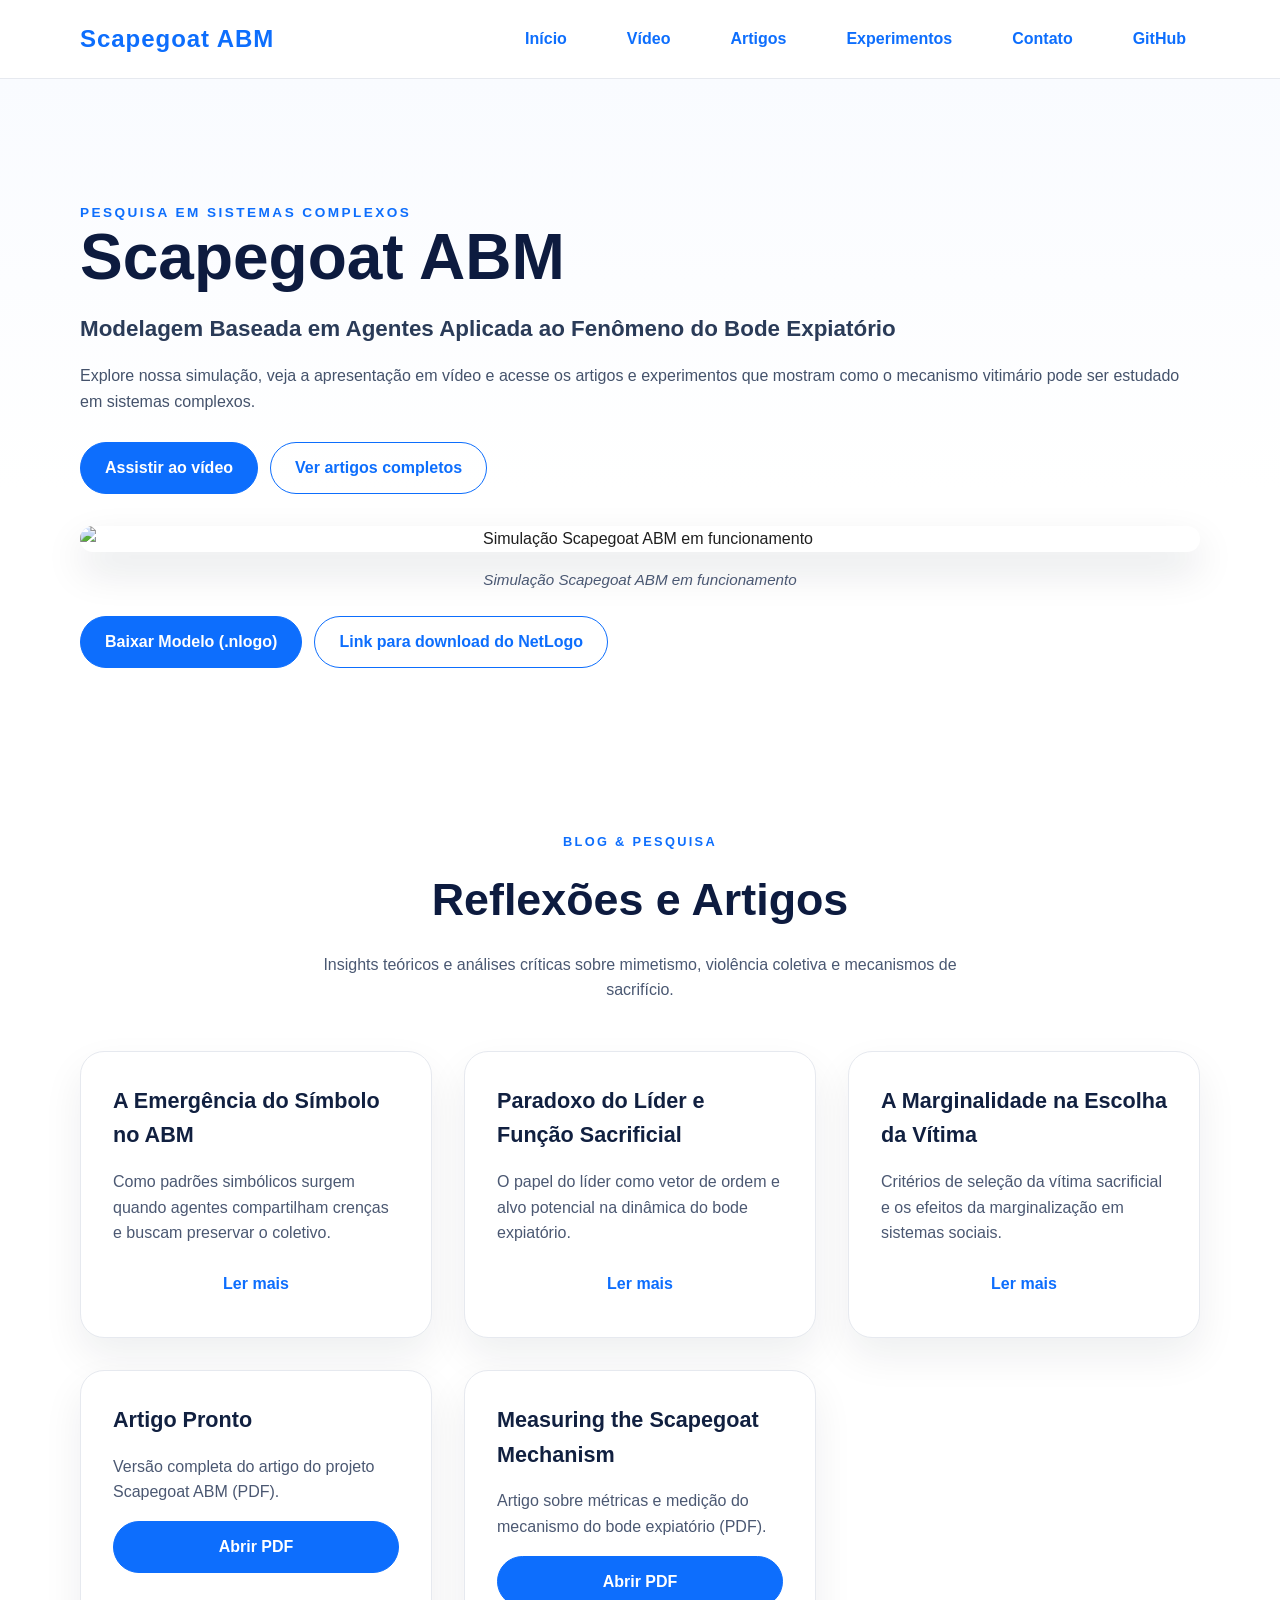
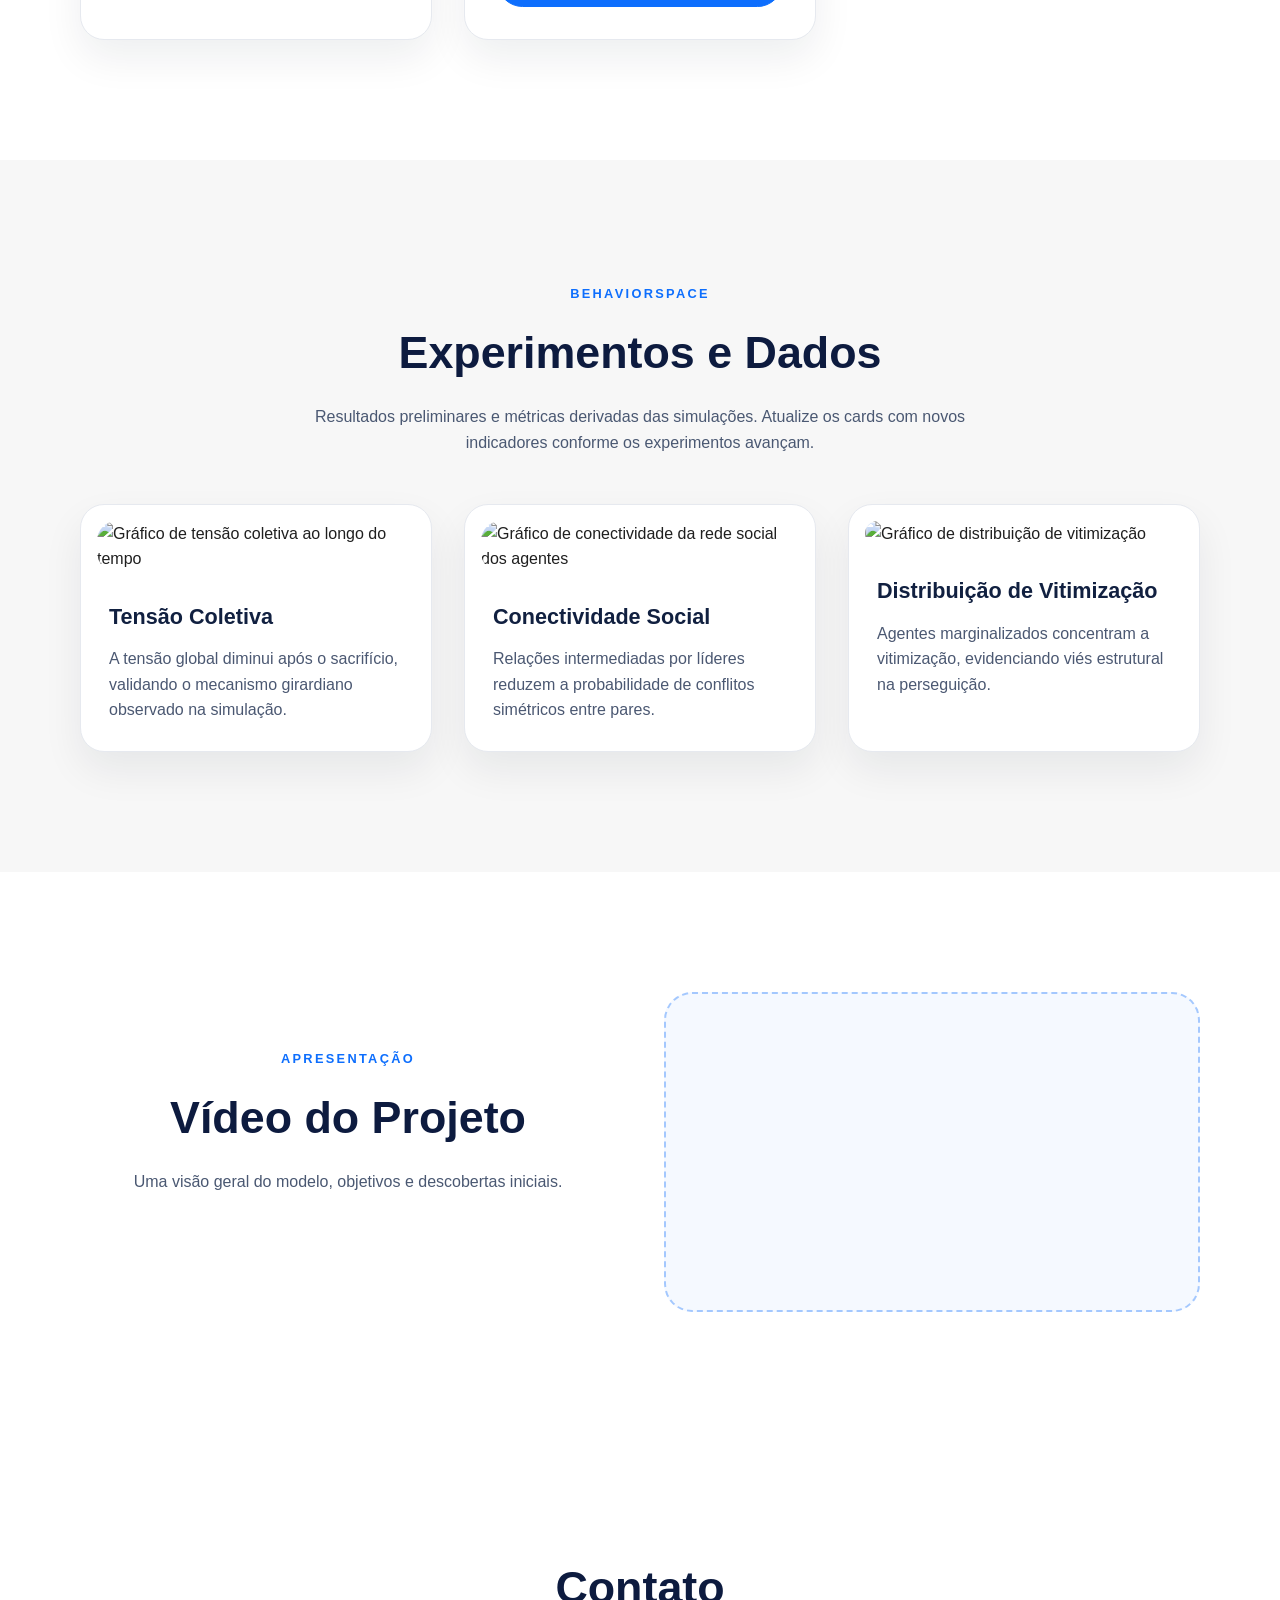
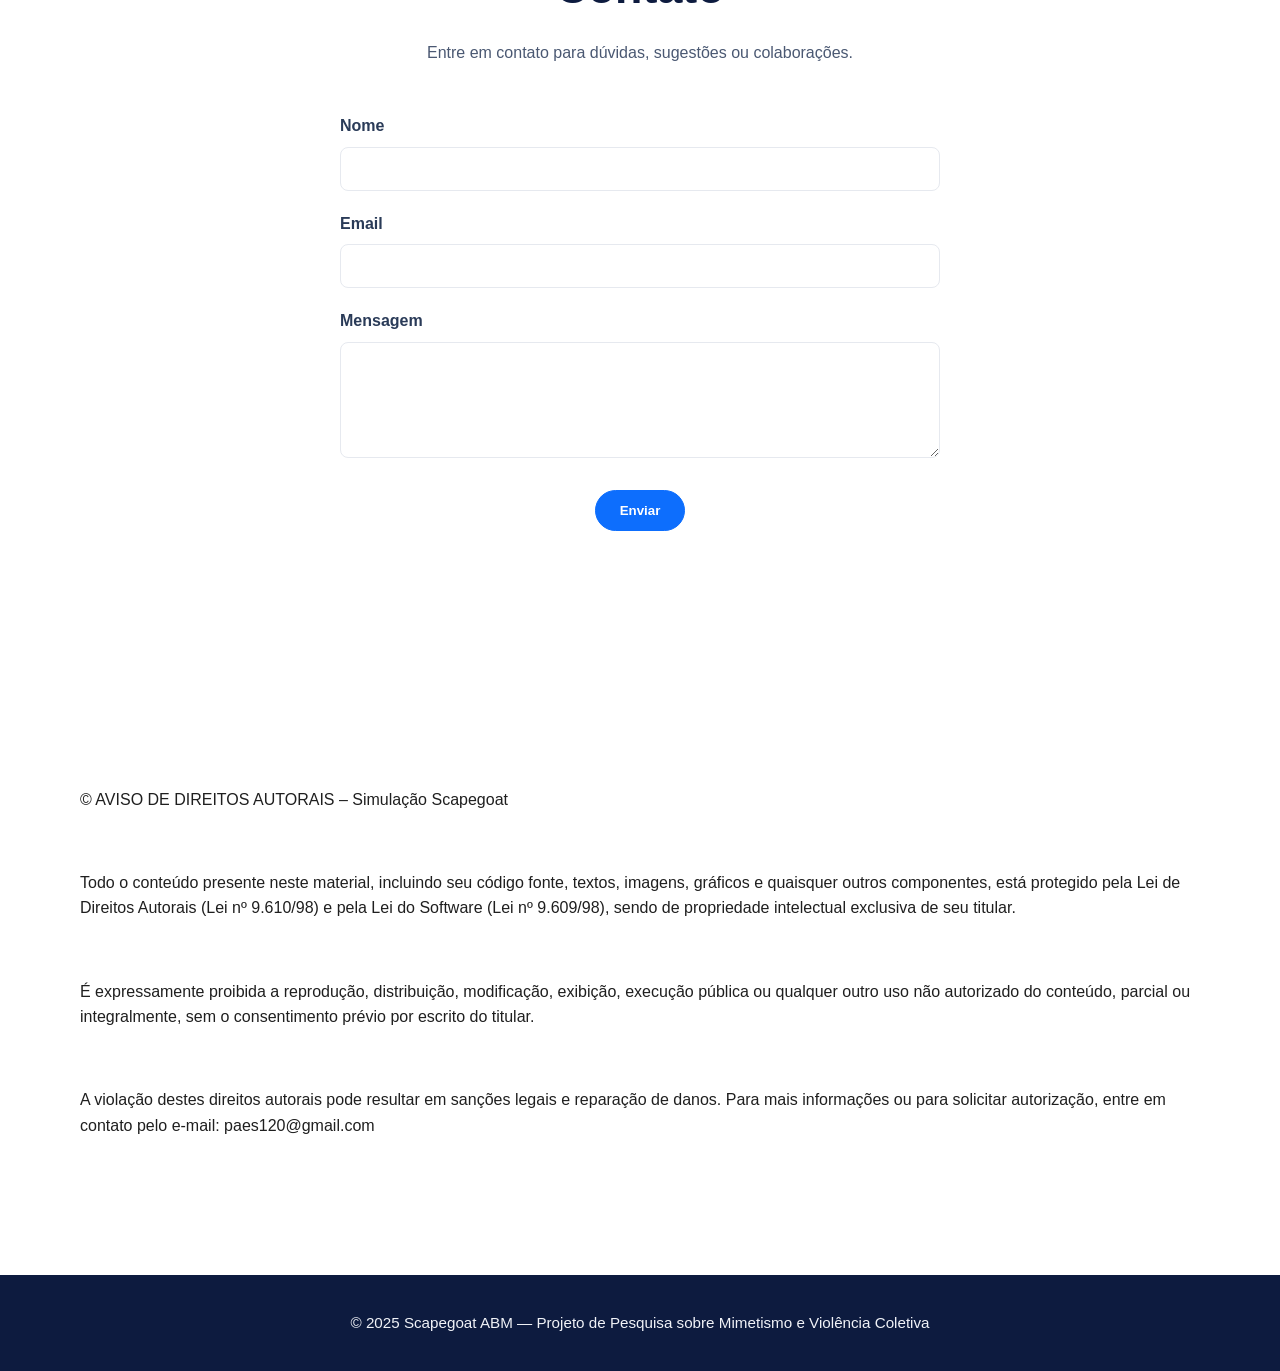
==== index.html @ 9fb177aa "Publish site" ====
<!DOCTYPE html>
<html lang="pt-BR">
<head>
  <meta charset="UTF-8">
  <meta name="viewport" content="width=device-width, initial-scale=1.0">
  <title>Scapegoat ABM</title>
  <link rel="stylesheet" href="styles.css">
</head>
<body>
  <header class="site-header">
    <div class="container">
      <div class="logo">Scapegoat ABM</div>
      <nav class="main-nav" aria-label="Navegação principal">
        <a href="#hero">Início</a>
        <a href="#video">Vídeo</a>
        <a href="#blog">Artigos</a>
        <a href="#experimentos">Experimentos</a>
        <a href="#contato">Contato</a>
        <a href="https://github.com/carlospaes120/scapegoat/issues" target="_blank">GitHub</a>
      </nav>
    </div>
  </header>

  <main>
    <section class="hero" id="hero">
      <div class="container hero-grid">
        <div class="hero-content">
          <span class="tagline">Pesquisa em sistemas complexos</span>
          <h1>Scapegoat ABM</h1>
          <p class="hero-subtitle">Modelagem Baseada em Agentes Aplicada ao Fenômeno do Bode Expiatório</p>
          <p class="hero-description">
            Explore nossa simulação, veja a apresentação em vídeo e acesse os artigos e experimentos
            que mostram como o mecanismo vitimário pode ser estudado em sistemas complexos.
          </p>
          <div class="hero-actions">
            <a class="btn btn-primary" href="#video">Assistir ao vídeo</a>
            <a class="btn btn-outline" href="artigos.html">Ver artigos completos</a>
          </div>
          <figure class="simulation-figure">
            <img src="assets/img/simulacao.png" alt="Simulação Scapegoat ABM em funcionamento">
            <figcaption>Simulação Scapegoat ABM em funcionamento</figcaption>
          </figure>
          <div class="hero-actions" style="margin-top: 24px;">
            <a class="btn btn-primary" href="https://www.comses.net/codebases/44d0678d-1412-40d9-8a02-a857a5f1d81d/releases/1.0.1/" target="_blank">Baixar Modelo (.nlogo)</a>
            <a class="btn btn-outline" href="https://ccl.northwestern.edu/netlogo/" target="_blank">Link para download do NetLogo</a>
          </div>
        </div>
      </div>
    </section>

    <section class="section" id="blog">
      <div class="container">
        <header class="section-header">
          <span class="section-kicker">Blog &amp; Pesquisa</span>
          <h2>Reflexões e Artigos</h2>
          <p>Insights teóricos e análises críticas sobre mimetismo, violência coletiva e mecanismos de sacrifício.</p>
        </header>
        <div class="card-grid">
          <article class="card">
            <h3>A Emergência do Símbolo no ABM</h3>
            <p>Como padrões simbólicos surgem quando agentes compartilham crenças e buscam preservar o coletivo.</p>
            <!-- // inserir novo texto do blog aqui -->
            <a class="btn btn-text" href="artigos.html#artigo-1">Ler mais</a>
          </article>
          <article class="card">
            <h3>Paradoxo do Líder e Função Sacrificial</h3>
            <p>O papel do líder como vetor de ordem e alvo potencial na dinâmica do bode expiatório.</p>
            <!-- // inserir novo texto do blog aqui -->
            <a class="btn btn-text" href="artigos.html#artigo-2">Ler mais</a>
          </article>
          <article class="card">
            <h3>A Marginalidade na Escolha da Vítima</h3>
            <p>Critérios de seleção da vítima sacrificial e os efeitos da marginalização em sistemas sociais.</p>
            <!-- // inserir novo texto do blog aqui -->
            <a class="btn btn-text" href="artigos.html#artigo-3">Ler mais</a>
          </article>
          <article class="card">
            <h3>Artigo Pronto</h3>
            <p>Versão completa do artigo do projeto Scapegoat ABM (PDF).</p>
            <a class="btn btn-primary" href="assets/pdf/artigo-pronto.pdf" target="_blank" rel="noopener">Abrir PDF</a>
          </article>
          <article class="card">
            <h3>Measuring the Scapegoat Mechanism</h3>
            <p>Artigo sobre métricas e medição do mecanismo do bode expiatório (PDF).</p>
            <a class="btn btn-primary" href="assets/pdf/measuring-the-scapegoat-mechanism2.pdf" target="_blank" rel="noopener">Abrir PDF</a>
          </article>
        </div>
      </div>
    </section>

    <section class="section section-muted" id="experimentos">
      <div class="container">
        <header class="section-header">
          <span class="section-kicker">BehaviorSpace</span>
          <h2>Experimentos e Dados</h2>
          <p>
            Resultados preliminares e métricas derivadas das simulações. Atualize os cards com novos indicadores conforme
            os experimentos avançam.
          </p>
        </header>
        <div class="card-grid experiments-grid">
          <article class="card card-media">
            <figure>
              <img src="img/grafico1.jpg" alt="Gráfico de tensão coletiva ao longo do tempo">
            </figure>
            <div class="card-body">
              <h3>Tensão Coletiva</h3>
              <p>A tensão global diminui após o sacrifício, validando o mecanismo girardiano observado na simulação.</p>
              <!-- // inserir gráfico do BehaviorSpace aqui -->
            </div>
          </article>
          <article class="card card-media">
            <figure>
              <img src="img/grafico2.jpg" alt="Gráfico de conectividade da rede social dos agentes">
            </figure>
            <div class="card-body">
              <h3>Conectividade Social</h3>
              <p>Relações intermediadas por líderes reduzem a probabilidade de conflitos simétricos entre pares.</p>
              <!-- // inserir gráfico do BehaviorSpace aqui -->
            </div>
          </article>
          <article class="card card-media">
            <figure>
              <img src="img/grafico3.jpg" alt="Gráfico de distribuição de vitimização">
            </figure>
            <div class="card-body">
              <h3>Distribuição de Vitimização</h3>
              <p>Agentes marginalizados concentram a vitimização, evidenciando viés estrutural na perseguição.</p>
              <!-- // inserir gráfico do BehaviorSpace aqui -->
            </div>
          </article>
        </div>
      </div>
    </section>

    <section class="section" id="video">
      <div class="container video-section">
        <div class="video-content">
          <header class="section-header">
            <span class="section-kicker">Apresentação</span>
            <h2>Vídeo do Projeto</h2>
            <p>Uma visão geral do modelo, objetivos e descobertas iniciais.</p>
          </header>
        </div>
        <div class="video-placeholder" role="presentation">
          <iframe
            src="https://www.youtube.com/embed/Yu8EOIO4uGk?rel=0&modestbranding=1"
            title="Video"
            frameborder="0"
            allow="accelerometer; clipboard-write; encrypted-media; gyroscope; picture-in-picture"
            allowfullscreen
            style="width: 100%; height: 100%;">
          </iframe>
        </div>
      </div>
    </section>

    <section class="section" id="contato">
      <div class="container">
        <header class="section-header">
          <h2>Contato</h2>
          <p>Entre em contato para dúvidas, sugestões ou colaborações.</p>
        </header>
        <form action="mailto:paes120@gmail.com" method="post" enctype="text/plain" style="max-width: 600px; margin: 0 auto;">
          <div style="margin-bottom: 20px;">
            <label for="nome" style="display: block; margin-bottom: 8px; font-weight: 600; color: #2a3b58;">Nome</label>
            <input type="text" id="nome" name="nome" required style="width: 100%; padding: 12px; border: 1px solid #e6e9ef; border-radius: 8px; font-size: 1rem; font-family: inherit;">
          </div>
          <div style="margin-bottom: 20px;">
            <label for="email" style="display: block; margin-bottom: 8px; font-weight: 600; color: #2a3b58;">Email</label>
            <input type="email" id="email" name="email" required style="width: 100%; padding: 12px; border: 1px solid #e6e9ef; border-radius: 8px; font-size: 1rem; font-family: inherit;">
          </div>
          <div style="margin-bottom: 24px;">
            <label for="mensagem" style="display: block; margin-bottom: 8px; font-weight: 600; color: #2a3b58;">Mensagem</label>
            <textarea id="mensagem" name="mensagem" rows="5" required style="width: 100%; padding: 12px; border: 1px solid #e6e9ef; border-radius: 8px; font-size: 1rem; font-family: inherit; resize: vertical;"></textarea>
          </div>
          <div style="text-align: center;">
            <button type="submit" class="btn btn-primary">Enviar</button>
          </div>
        </form>
      </div>
    </section>
  </main>

  <section class="section">
    <div class="container">
      <p>© AVISO DE DIREITOS AUTORAIS – Simulação Scapegoat</p>
      <p>&nbsp;</p>
      <p>Todo o conteúdo presente neste material, incluindo seu código fonte, textos, imagens, gráficos e quaisquer outros componentes, está protegido pela Lei de Direitos Autorais (Lei nº 9.610/98) e pela Lei do Software (Lei nº 9.609/98), sendo de propriedade intelectual exclusiva de seu titular.</p>
      <p>&nbsp;</p>
      <p>É expressamente proibida a reprodução, distribuição, modificação, exibição, execução pública ou qualquer outro uso não autorizado do conteúdo, parcial ou integralmente, sem o consentimento prévio por escrito do titular.</p>
      <p>&nbsp;</p>
      <p>A violação destes direitos autorais pode resultar em sanções legais e reparação de danos. Para mais informações ou para solicitar autorização, entre em contato pelo e-mail: paes120@gmail.com</p>
    </div>
  </section>

  <footer class="site-footer">
    <div class="container">
      <p>© 2025 Scapegoat ABM — Projeto de Pesquisa sobre Mimetismo e Violência Coletiva</p>
    </div>
  </footer>

  <script>
    document.addEventListener('DOMContentLoaded', function () {
      // // inserir gráfico do BehaviorSpace aqui
      // Futuro: inicializar gráficos interativos com Chart.js ou bibliotecas equivalentes.
    });
  </script>
</body>
</html>
---- styles.css ----
*,
*::before,
*::after {
  box-sizing: border-box;
}

html {
  scroll-behavior: smooth;
}

body {
  margin: 0;
  font-family: Arial, Helvetica, sans-serif;
  background-color: #ffffff;
  color: #1f1f1f;
  line-height: 1.6;
}

a {
  color: #0d6efd;
  text-decoration: none;
  transition: color 0.2s ease;
}

a:hover {
  color: #0a52c6;
}

img {
  max-width: 100%;
  display: block;
}

.container {
  width: min(1120px, 92%);
  margin: 0 auto;
}

.site-header {
  position: sticky;
  top: 0;
  z-index: 10;
  background: rgba(255, 255, 255, 0.9);
  backdrop-filter: blur(8px);
  border-bottom: 1px solid #e6e9ef;
}

.site-header .container {
  display: flex;
  align-items: center;
  justify-content: space-between;
  padding: 18px 0;
}

.logo {
  font-size: 1.5rem;
  font-weight: 700;
  letter-spacing: 0.04em;
  color: #0d6efd;
}

.main-nav {
  display: flex;
  gap: clamp(12px, 3vw, 32px);
  font-weight: 600;
}

.main-nav a {
  padding: 8px 14px;
  border-radius: 999px;
  transition: background-color 0.2s ease, color 0.2s ease, transform 0.2s ease;
}

.main-nav a:hover {
  background-color: #0d6efd;
  color: #ffffff;
  transform: translateY(-1px);
}

.hero {
  background: linear-gradient(180deg, #f9fbff 0%, #ffffff 65%);
  padding: clamp(64px, 12vw, 120px) 0 40px;
}

.hero-grid {
  display: grid;
  grid-template-columns: repeat(auto-fit, minmax(280px, 1fr));
  gap: clamp(32px, 6vw, 64px);
  align-items: center;
}

.hero-content h1 {
  margin: 0;
  font-size: clamp(2.8rem, 6vw, 4rem);
  line-height: 1.05;
  color: #0d1b3f;
}

.tagline {
  text-transform: uppercase;
  font-weight: 700;
  letter-spacing: 0.18em;
  font-size: 0.85rem;
  color: #0d6efd;
}

.hero-subtitle {
  font-size: clamp(1.1rem, 2.4vw, 1.4rem);
  font-weight: 600;
  color: #2a3b58;
  margin: 20px 0 12px;
}

.hero-description {
  margin-bottom: 28px;
  color: #44526b;
}

.hero-actions {
  display: flex;
  flex-wrap: wrap;
  gap: 12px;
}

.btn {
  display: inline-flex;
  align-items: center;
  justify-content: center;
  gap: 8px;
  padding: 12px 24px;
  border-radius: 999px;
  font-weight: 600;
  border: 1px solid transparent;
  transition: transform 0.2s ease, box-shadow 0.2s ease, background-color 0.2s ease, color 0.2s ease;
}

.btn:hover {
  transform: translateY(-2px);
  box-shadow: 0 12px 24px rgba(13, 110, 253, 0.22);
}

.btn-primary {
  background-color: #0d6efd;
  color: #ffffff;
  border-color: #0d6efd;
}

.btn-primary:hover {
  background-color: #0a52c6;
}

.btn-outline {
  background-color: transparent;
  color: #0d6efd;
  border-color: #0d6efd;
}

.btn-outline:hover {
  background-color: rgba(13, 110, 253, 0.1);
}

.btn-text {
  padding: 8px 0;
  color: #0d6efd;
  font-weight: 600;
}

.btn-text:hover {
  color: #0a52c6;
  transform: none;
  box-shadow: none;
}

.hero-figure {
  margin: clamp(32px, 6vw, 48px) auto 0;
  border-radius: 28px;
  overflow: hidden;
  width: min(960px, 92%);
  box-shadow: 0 24px 48px rgba(13, 27, 63, 0.18);
}

.section {
  padding: clamp(72px, 12vw, 120px) 0;
}

.section-muted {
  background-color: #f7f7f7;
}

.section-header {
  max-width: 680px;
  margin: 0 auto 48px;
  text-align: center;
}

.section-kicker {
  display: inline-block;
  text-transform: uppercase;
  letter-spacing: 0.18em;
  font-size: 0.8rem;
  font-weight: 700;
  color: #0d6efd;
  margin-bottom: 12px;
}

.section-header h2 {
  margin: 0 0 16px;
  font-size: clamp(2rem, 4vw, 2.8rem);
  color: #0d1b3f;
}

.section-header p {
  color: #4a5872;
}

.card-grid {
  display: grid;
  gap: clamp(20px, 4vw, 32px);
  grid-template-columns: repeat(auto-fit, minmax(260px, 1fr));
}

.card {
  background: #ffffff;
  border-radius: 24px;
  padding: clamp(24px, 3vw, 32px);
  box-shadow: 0 18px 40px rgba(15, 23, 42, 0.07);
  display: flex;
  flex-direction: column;
  gap: 16px;
  border: 1px solid #e6e9ef;
}

.card h3 {
  margin: 0;
  font-size: 1.35rem;
  color: #112040;
}

.card p {
  margin: 0;
  color: #4b5872;
}

.card-media figure {
  margin: -12px -12px 12px;
  border-radius: 20px;
  overflow: hidden;
}

.card-body {
  display: flex;
  flex-direction: column;
  gap: 12px;
}

.experiments-grid .card {
  padding: clamp(20px, 2.6vw, 28px);
}

.video-section {
  display: grid;
  grid-template-columns: repeat(auto-fit, minmax(280px, 1fr));
  gap: clamp(32px, 5vw, 48px);
  align-items: center;
}

.video-content {
  display: flex;
  flex-direction: column;
  gap: 24px;
  align-items: flex-start;
}

.video-placeholder {
  border-radius: 28px;
  border: 2px dashed rgba(13, 110, 253, 0.35);
  min-height: clamp(220px, 32vw, 320px);
  display: flex;
  align-items: center;
  justify-content: center;
  color: #6b7b97;
  background: rgba(13, 110, 253, 0.04);
}

.site-footer {
  background-color: #0d1b3f;
  color: #f1f3f8;
  padding: 36px 0;
}

.site-footer p {
  margin: 0;
  text-align: center;
  font-size: 0.95rem;
}

@media (max-width: 768px) {
  .site-header .container {
    flex-direction: column;
    gap: 12px;
  }

  .main-nav {
    flex-wrap: wrap;
    justify-content: center;
  }

  .hero-actions {
    width: 100%;
  }

  .btn {
    width: 100%;
  }
}

.simulacao-preview {
  display: block;
  margin: 0 auto;
}

.simulation-figure {
  margin: 32px auto 0;
  max-width: 100%;
  text-align: center;
}

.simulation-figure img {
  max-width: 100%;
  height: auto;
  border-radius: 24px;
  box-shadow: 0 18px 40px rgba(15, 23, 42, 0.12);
  margin: 0 auto;
}

.simulation-figure figcaption {
  margin-top: 16px;
  font-size: 0.95rem;
  color: #4a5872;
  font-style: italic;
}

@media (prefers-reduced-motion: reduce) {
  * {
    animation-duration: 0.01ms !important;
    animation-iteration-count: 1 !important;
    transition-duration: 0.01ms !important;
    scroll-behavior: auto !important;
  }
}
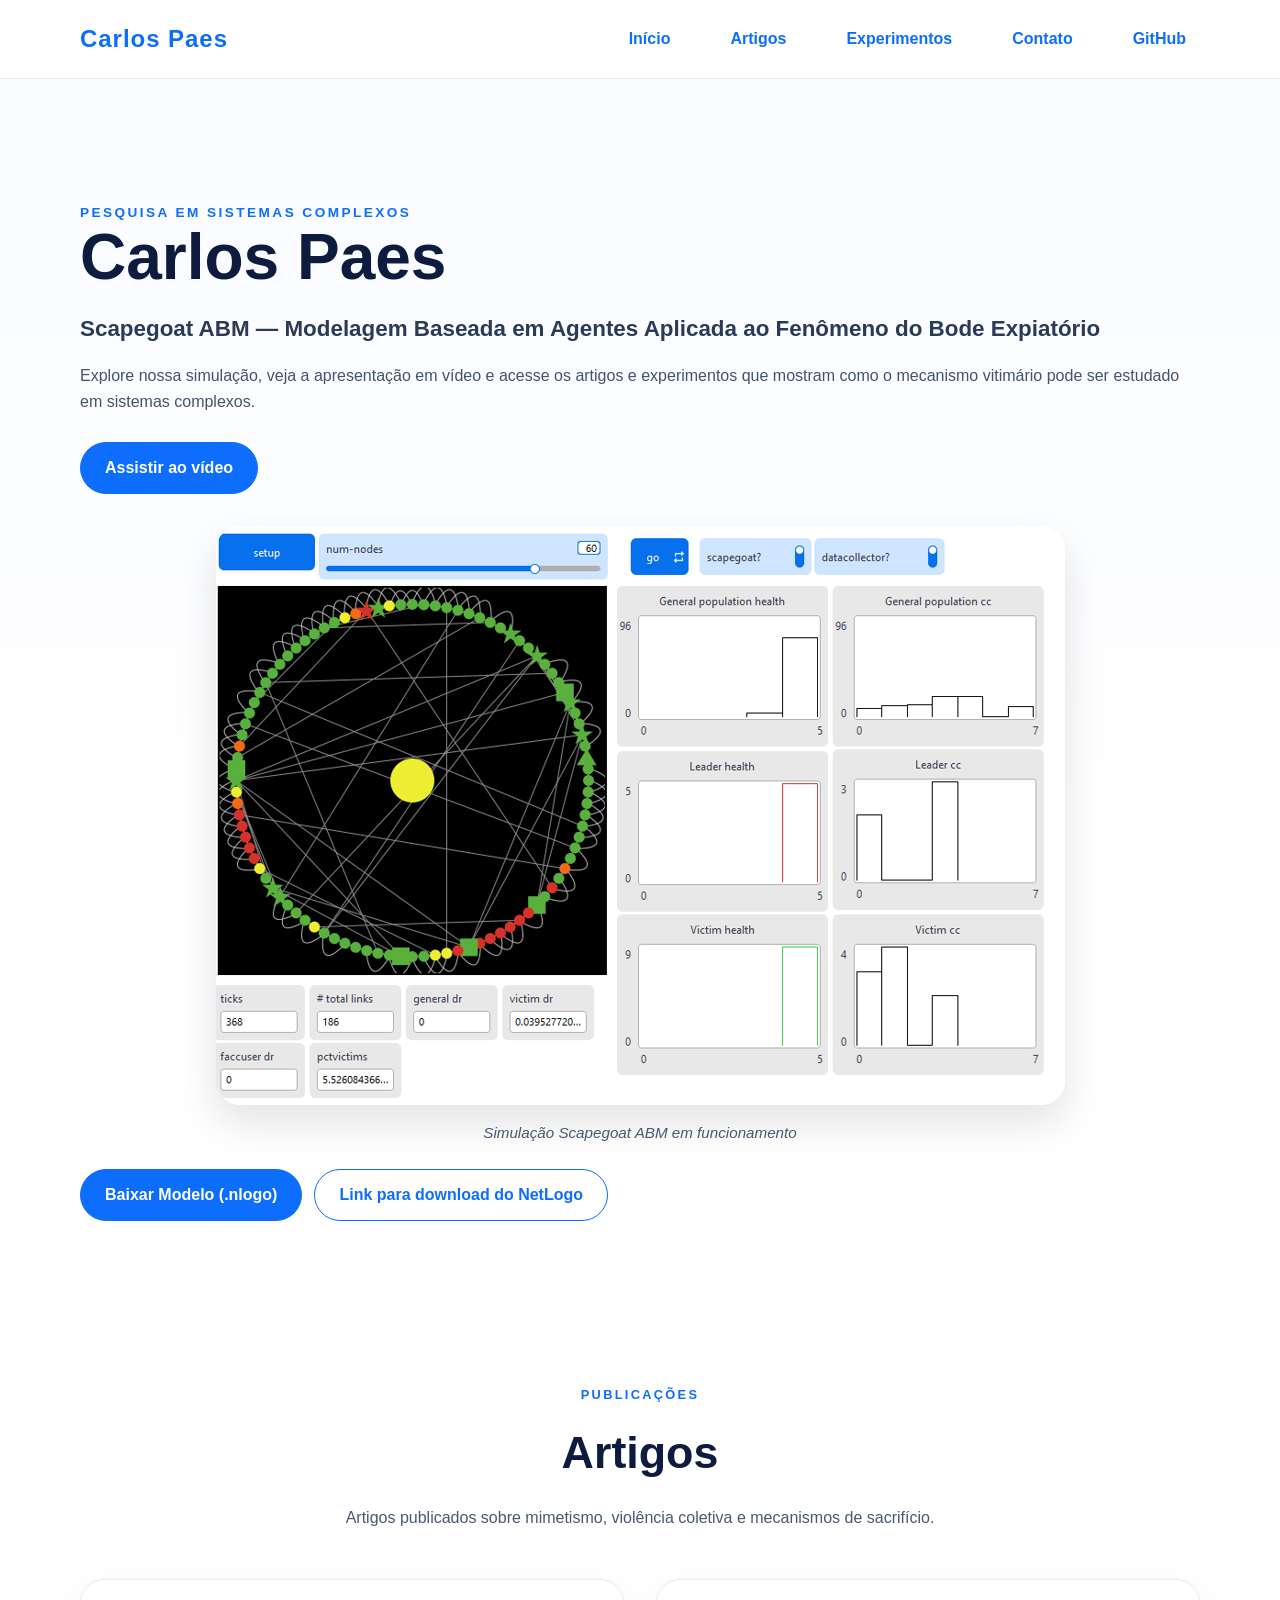
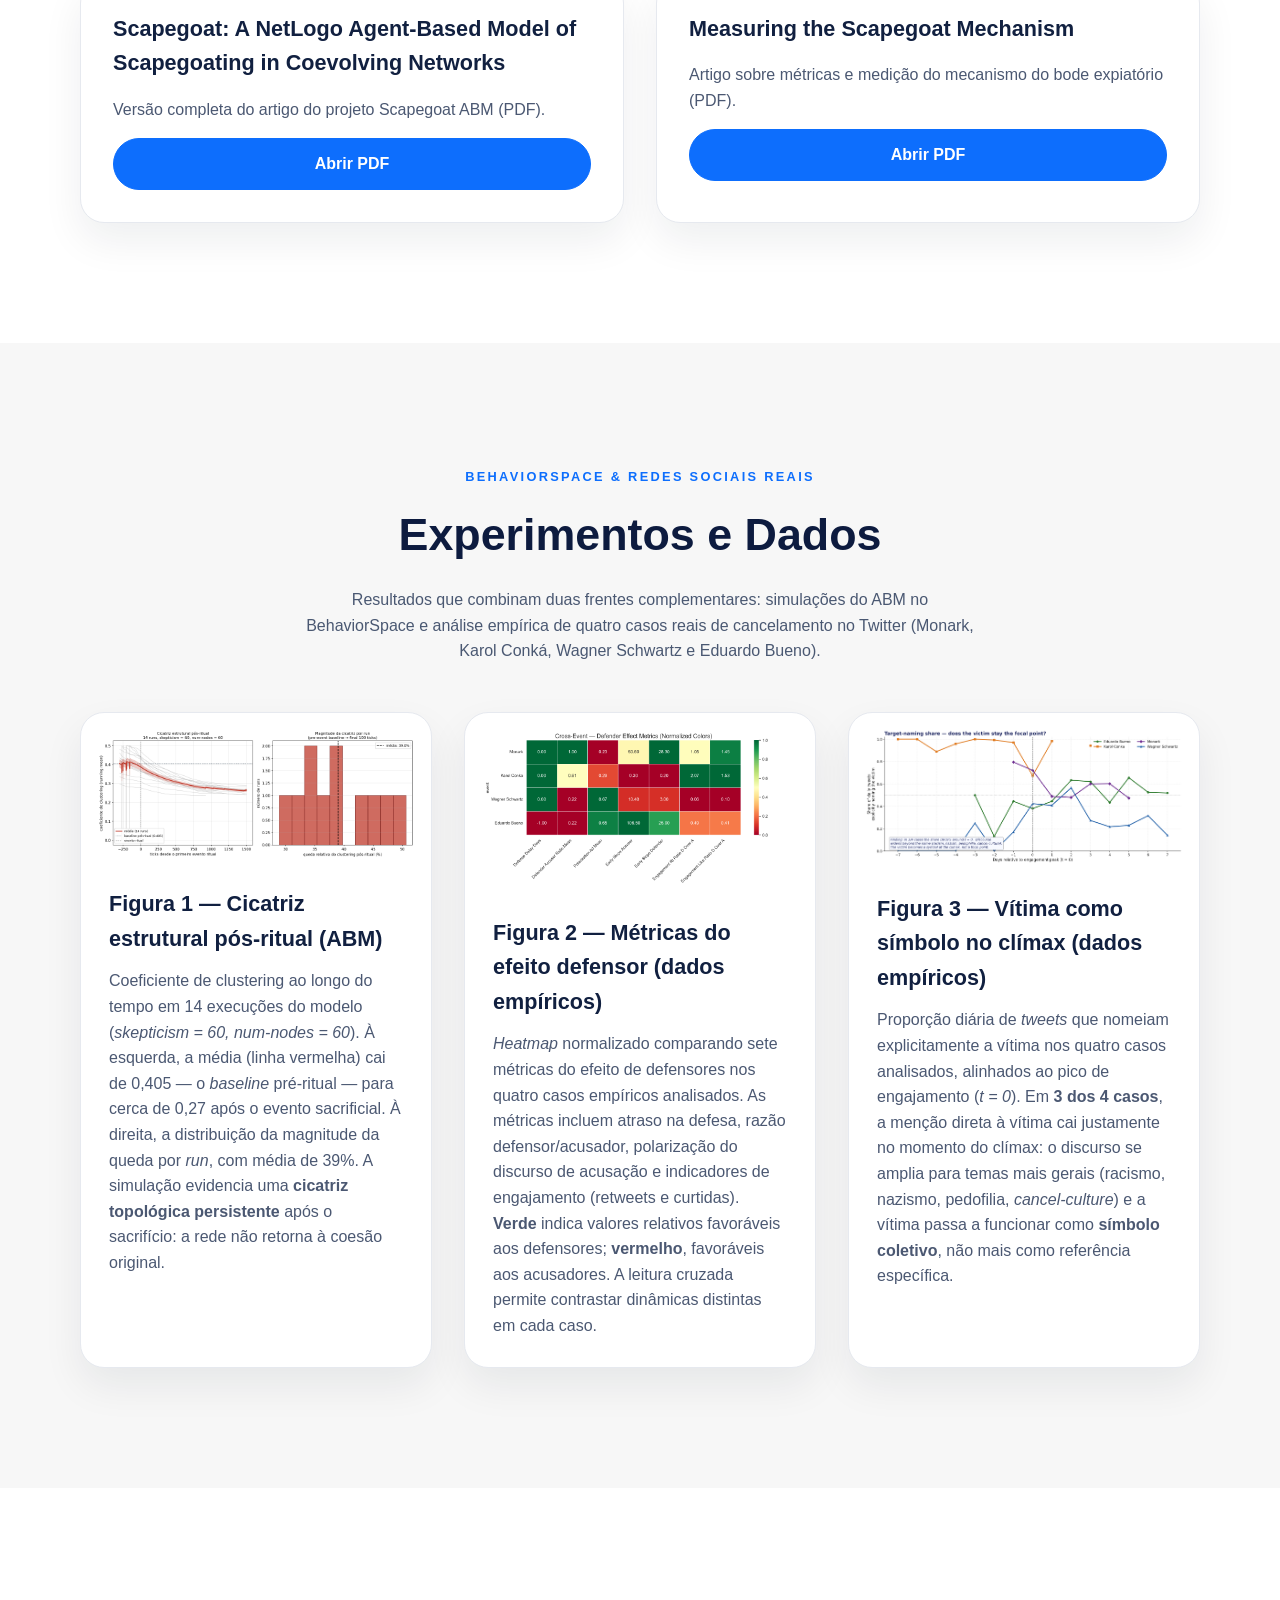
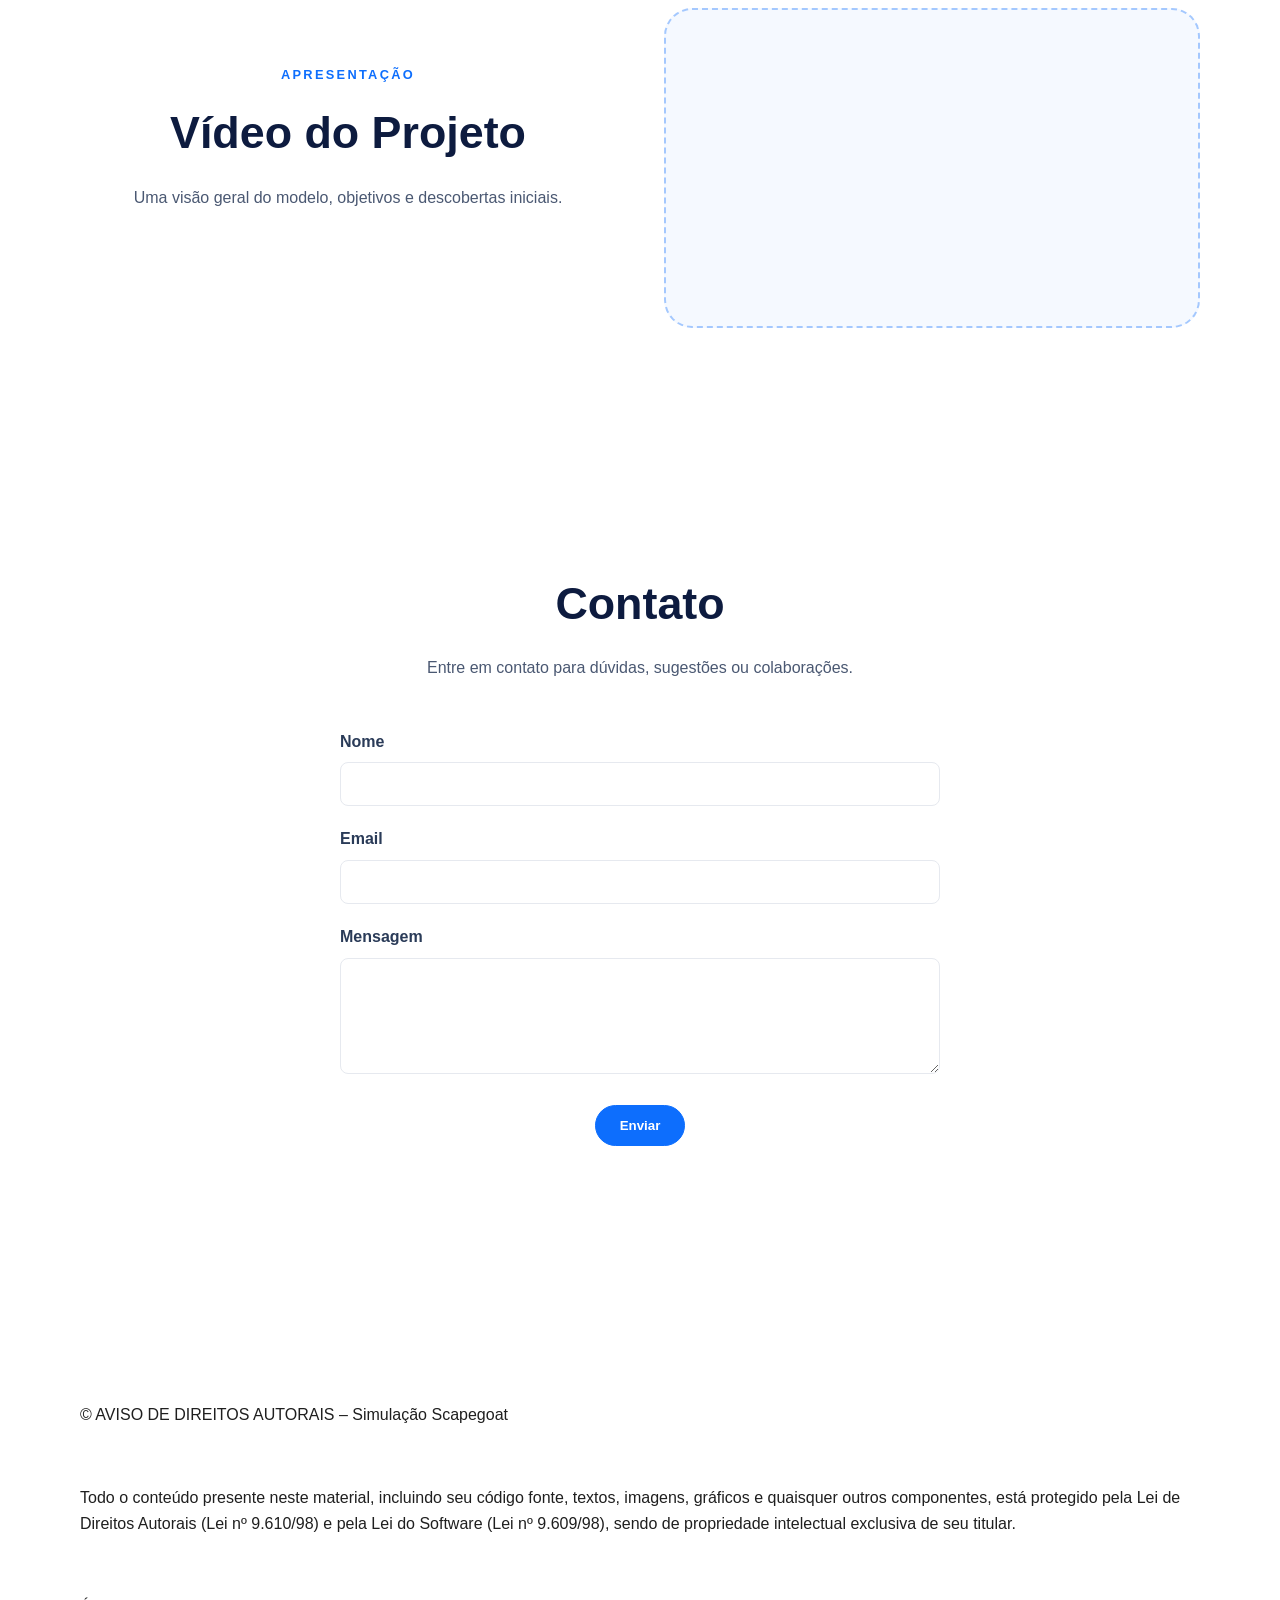
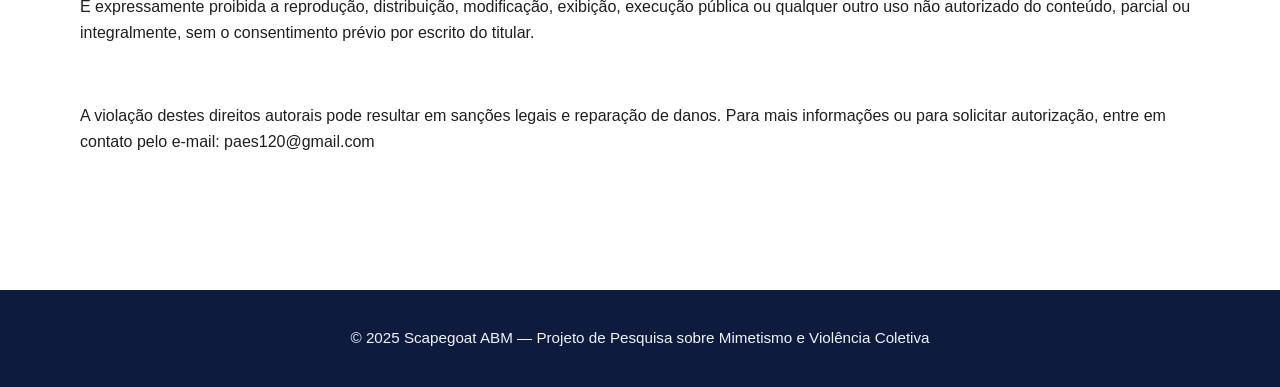
==== commit ed208307: "Reformular página inicial: novo título, artigo NetLogo, experimentos com figuras reais" ====
--- a/index.html
+++ b/index.html
@@ -3,16 +3,15 @@
 <head>
   <meta charset="UTF-8">
   <meta name="viewport" content="width=device-width, initial-scale=1.0">
-  <title>Scapegoat ABM</title>
+  <title>Carlos Paes</title>
   <link rel="stylesheet" href="styles.css">
 </head>
 <body>
   <header class="site-header">
     <div class="container">
-      <div class="logo">Scapegoat ABM</div>
+      <div class="logo">Carlos Paes</div>
       <nav class="main-nav" aria-label="Navegação principal">
         <a href="#hero">Início</a>
-        <a href="#video">Vídeo</a>
         <a href="#blog">Artigos</a>
         <a href="#experimentos">Experimentos</a>
         <a href="#contato">Contato</a>
@@ -26,18 +25,17 @@
       <div class="container hero-grid">
         <div class="hero-content">
           <span class="tagline">Pesquisa em sistemas complexos</span>
-          <h1>Scapegoat ABM</h1>
-          <p class="hero-subtitle">Modelagem Baseada em Agentes Aplicada ao Fenômeno do Bode Expiatório</p>
+          <h1>Carlos Paes</h1>
+          <p class="hero-subtitle">Scapegoat ABM — Modelagem Baseada em Agentes Aplicada ao Fenômeno do Bode Expiatório</p>
           <p class="hero-description">
             Explore nossa simulação, veja a apresentação em vídeo e acesse os artigos e experimentos
             que mostram como o mecanismo vitimário pode ser estudado em sistemas complexos.
           </p>
           <div class="hero-actions">
             <a class="btn btn-primary" href="#video">Assistir ao vídeo</a>
-            <a class="btn btn-outline" href="artigos.html">Ver artigos completos</a>
           </div>
           <figure class="simulation-figure">
-            <img src="assets/img/simulacao.png" alt="Simulação Scapegoat ABM em funcionamento">
+            <img src="img/simulacao.png" alt="Simulação Scapegoat ABM em funcionamento">
             <figcaption>Simulação Scapegoat ABM em funcionamento</figcaption>
           </figure>
           <div class="hero-actions" style="margin-top: 24px;">
@@ -51,38 +49,20 @@
     <section class="section" id="blog">
       <div class="container">
         <header class="section-header">
-          <span class="section-kicker">Blog &amp; Pesquisa</span>
-          <h2>Reflexões e Artigos</h2>
-          <p>Insights teóricos e análises críticas sobre mimetismo, violência coletiva e mecanismos de sacrifício.</p>
+          <span class="section-kicker">Publicações</span>
+          <h2>Artigos</h2>
+          <p>Artigos publicados sobre mimetismo, violência coletiva e mecanismos de sacrifício.</p>
         </header>
         <div class="card-grid">
           <article class="card">
-            <h3>A Emergência do Símbolo no ABM</h3>
-            <p>Como padrões simbólicos surgem quando agentes compartilham crenças e buscam preservar o coletivo.</p>
-            <!-- // inserir novo texto do blog aqui -->
-            <a class="btn btn-text" href="artigos.html#artigo-1">Ler mais</a>
-          </article>
-          <article class="card">
-            <h3>Paradoxo do Líder e Função Sacrificial</h3>
-            <p>O papel do líder como vetor de ordem e alvo potencial na dinâmica do bode expiatório.</p>
-            <!-- // inserir novo texto do blog aqui -->
-            <a class="btn btn-text" href="artigos.html#artigo-2">Ler mais</a>
-          </article>
-          <article class="card">
-            <h3>A Marginalidade na Escolha da Vítima</h3>
-            <p>Critérios de seleção da vítima sacrificial e os efeitos da marginalização em sistemas sociais.</p>
-            <!-- // inserir novo texto do blog aqui -->
-            <a class="btn btn-text" href="artigos.html#artigo-3">Ler mais</a>
-          </article>
-          <article class="card">
-            <h3>Artigo Pronto</h3>
+            <h3>Scapegoat: A NetLogo Agent-Based Model of Scapegoating in Coevolving Networks</h3>
             <p>Versão completa do artigo do projeto Scapegoat ABM (PDF).</p>
-            <a class="btn btn-primary" href="assets/pdf/artigo-pronto.pdf" target="_blank" rel="noopener">Abrir PDF</a>
+            <a class="btn btn-primary" href="pdf/netlogo-paper-final.pdf" target="_blank" rel="noopener">Abrir PDF</a>
           </article>
           <article class="card">
             <h3>Measuring the Scapegoat Mechanism</h3>
             <p>Artigo sobre métricas e medição do mecanismo do bode expiatório (PDF).</p>
-            <a class="btn btn-primary" href="assets/pdf/measuring-the-scapegoat-mechanism2.pdf" target="_blank" rel="noopener">Abrir PDF</a>
+            <a class="btn btn-primary" href="pdf/Measuring-the-scapegoat-mechanism2.pdf" target="_blank" rel="noopener">Abrir PDF</a>
           </article>
         </div>
       </div>
@@ -91,42 +71,62 @@
     <section class="section section-muted" id="experimentos">
       <div class="container">
         <header class="section-header">
-          <span class="section-kicker">BehaviorSpace</span>
+          <span class="section-kicker">BehaviorSpace &amp; Redes Sociais Reais</span>
           <h2>Experimentos e Dados</h2>
           <p>
-            Resultados preliminares e métricas derivadas das simulações. Atualize os cards com novos indicadores conforme
-            os experimentos avançam.
+            Resultados que combinam duas frentes complementares: simulações do ABM no BehaviorSpace e
+            análise empírica de quatro casos reais de cancelamento no Twitter (Monark, Karol Conká,
+            Wagner Schwartz e Eduardo Bueno).
           </p>
         </header>
         <div class="card-grid experiments-grid">
           <article class="card card-media">
             <figure>
-              <img src="img/grafico1.jpg" alt="Gráfico de tensão coletiva ao longo do tempo">
+              <img src="img/abm_structural_scar.png" alt="Coeficiente de clustering ao longo do tempo em 14 simulações do ABM, mostrando queda persistente após o evento ritual e histograma da magnitude da queda">
             </figure>
             <div class="card-body">
-              <h3>Tensão Coletiva</h3>
-              <p>A tensão global diminui após o sacrifício, validando o mecanismo girardiano observado na simulação.</p>
-              <!-- // inserir gráfico do BehaviorSpace aqui -->
+              <h3>Figura 1 — Cicatriz estrutural pós-ritual (ABM)</h3>
+              <p>
+                Coeficiente de clustering ao longo do tempo em 14 execuções do modelo
+                (<em>skepticism = 60, num-nodes = 60</em>). À esquerda, a média (linha vermelha)
+                cai de 0,405 — o <em>baseline</em> pré-ritual — para cerca de 0,27 após o
+                evento sacrificial. À direita, a distribuição da magnitude da queda por <em>run</em>,
+                com média de 39%. A simulação evidencia uma <strong>cicatriz topológica persistente</strong>
+                após o sacrifício: a rede não retorna à coesão original.
+              </p>
             </div>
           </article>
           <article class="card card-media">
             <figure>
-              <img src="img/grafico2.jpg" alt="Gráfico de conectividade da rede social dos agentes">
+              <img src="img/real_heatmap.png" alt="Heatmap comparando métricas do efeito defensor nos quatro casos empíricos de cancelamento no Twitter">
             </figure>
             <div class="card-body">
-              <h3>Conectividade Social</h3>
-              <p>Relações intermediadas por líderes reduzem a probabilidade de conflitos simétricos entre pares.</p>
-              <!-- // inserir gráfico do BehaviorSpace aqui -->
+              <h3>Figura 2 — Métricas do efeito defensor (dados empíricos)</h3>
+              <p>
+                <em>Heatmap</em> normalizado comparando sete métricas do efeito de defensores
+                nos quatro casos empíricos analisados. As métricas incluem atraso na defesa,
+                razão defensor/acusador, polarização do discurso de acusação e indicadores
+                de engajamento (retweets e curtidas). <strong>Verde</strong> indica valores
+                relativos favoráveis aos defensores; <strong>vermelho</strong>, favoráveis
+                aos acusadores. A leitura cruzada permite contrastar dinâmicas distintas
+                em cada caso.
+              </p>
             </div>
           </article>
           <article class="card card-media">
             <figure>
-              <img src="img/grafico3.jpg" alt="Gráfico de distribuição de vitimização">
+              <img src="img/real_victim_share.png" alt="Proporção diária de tweets que nomeiam explicitamente a vítima ao longo do tempo, alinhados ao pico de engajamento">
             </figure>
             <div class="card-body">
-              <h3>Distribuição de Vitimização</h3>
-              <p>Agentes marginalizados concentram a vitimização, evidenciando viés estrutural na perseguição.</p>
-              <!-- // inserir gráfico do BehaviorSpace aqui -->
+              <h3>Figura 3 — Vítima como símbolo no clímax (dados empíricos)</h3>
+              <p>
+                Proporção diária de <em>tweets</em> que nomeiam explicitamente a vítima nos
+                quatro casos analisados, alinhados ao pico de engajamento (<em>t = 0</em>).
+                Em <strong>3 dos 4 casos</strong>, a menção direta à vítima cai justamente no
+                momento do clímax: o discurso se amplia para temas mais gerais (racismo, nazismo,
+                pedofilia, <em>cancel-culture</em>) e a vítima passa a funcionar como
+                <strong>símbolo coletivo</strong>, não mais como referência específica.
+              </p>
             </div>
           </article>
         </div>
